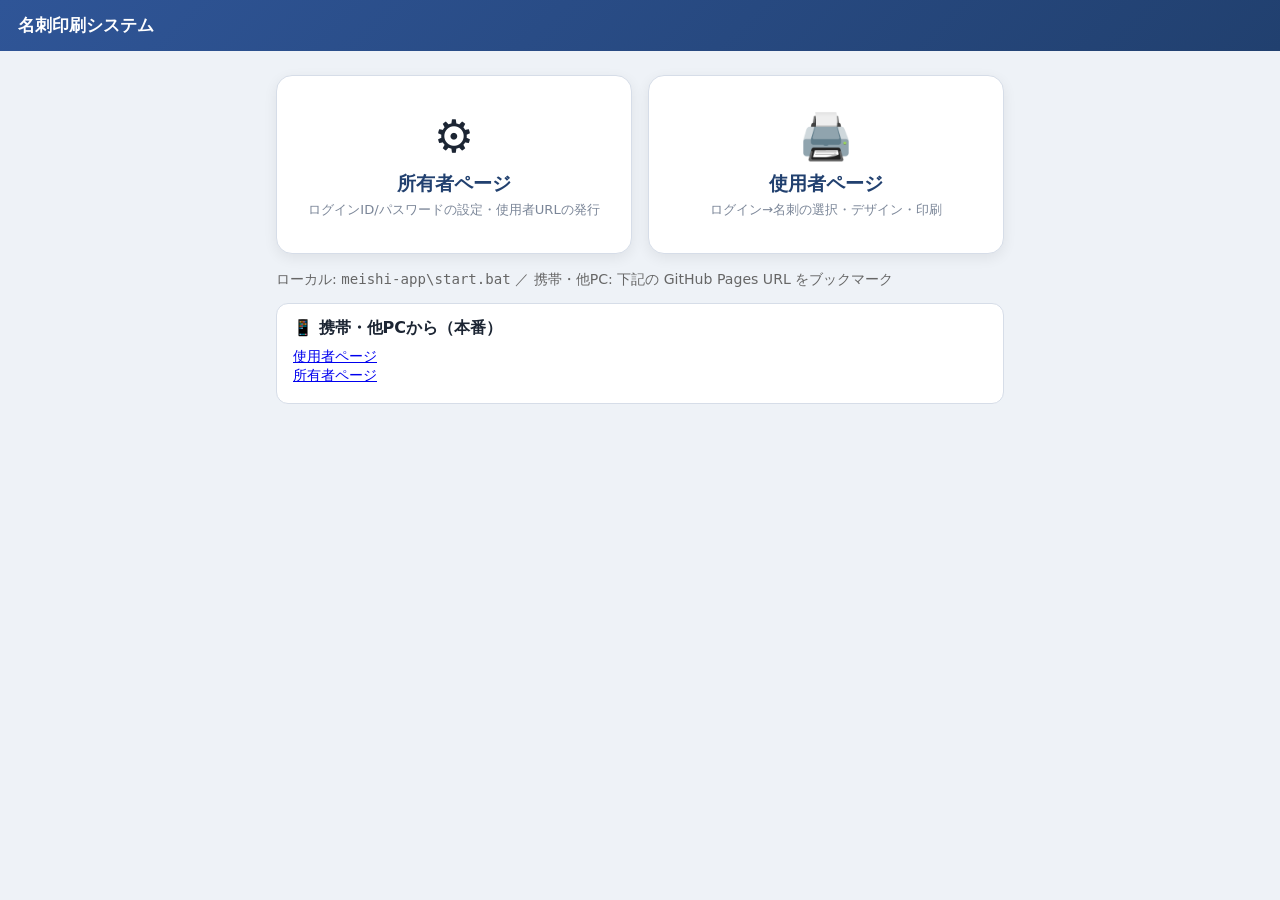
==== docs/index.html @ 8ed78197 "deploy: docs/ 方式で GitHub Pages 公開（部署画像保存修正含む）" ====
<!DOCTYPE html>
<html lang="ja">
  <head>
    <meta charset="utf-8" />
    <meta name="viewport" content="width=device-width, initial-scale=1" />
    <title>名刺印刷システム</title>
    <style>
      :root{--brand:#2f5597;--brand-d:#21406f;--bg:#eef2f7;--line:#d6dde8}
      *{box-sizing:border-box}body{margin:0;font-family:"Hiragino Kaku Gothic ProN","Meiryo",system-ui,sans-serif;background:var(--bg);color:#1c2533}
      header{background:linear-gradient(135deg,var(--brand),var(--brand-d));color:#fff;padding:14px 18px}
      header h1{font-size:1.05rem;margin:0}
      .wrap{max-width:760px;margin:0 auto;padding:24px 16px}
      .grid{display:grid;grid-template-columns:1fr 1fr;gap:16px}
      @media(max-width:560px){.grid{grid-template-columns:1fr}}
      a.tile{display:block;text-decoration:none;background:#fff;border:1px solid var(--line);border-radius:16px;padding:34px 18px;text-align:center;box-shadow:0 4px 14px rgba(0,0,0,.07);color:inherit}
      a.tile:hover{transform:translateY(-3px);box-shadow:0 10px 22px rgba(0,0,0,.12)}
      .ico{font-size:2.8rem}.ttl{font-size:1.2rem;font-weight:700;margin-top:8px;color:var(--brand-d)}
      .sub{font-size:.82rem;color:#7b8698;margin-top:4px}
      .hint{margin-top:1rem;font-size:.88rem;color:#666}
    </style>
  </head>
  <body>
    <header><h1>名刺印刷システム</h1></header>
    <div class="wrap">
      <div class="grid">
        <a class="tile" href="owner.html"><div class="ico">⚙️</div><div class="ttl">所有者ページ</div><div class="sub">ログインID/パスワードの設定・使用者URLの発行</div></a>
        <a class="tile" href="user.html"><div class="ico">🖨️</div><div class="ttl">使用者ページ</div><div class="sub">ログイン→名刺の選択・デザイン・印刷</div></a>
      </div>
      <p class="hint">ローカル: <code>meishi-app\start.bat</code> ／ 携帯・他PC: 下記の GitHub Pages URL をブックマーク</p>
      <div class="note" style="background:#fff;border:1px solid var(--line);border-radius:12px;padding:14px 16px;margin-top:12px">
        <strong>📱 携帯・他PCから（本番）</strong>
        <p style="margin:.5rem 0 .25rem;font-size:.9rem">
          <a href="https://yutakatakahagink-cloud.github.io/meishi-system-repo/user.html">使用者ページ</a><br />
          <a href="https://yutakatakahagink-cloud.github.io/meishi-system-repo/owner.html">所有者ページ</a>
        </p>
      </div>
    </div>
  </body>
</html>
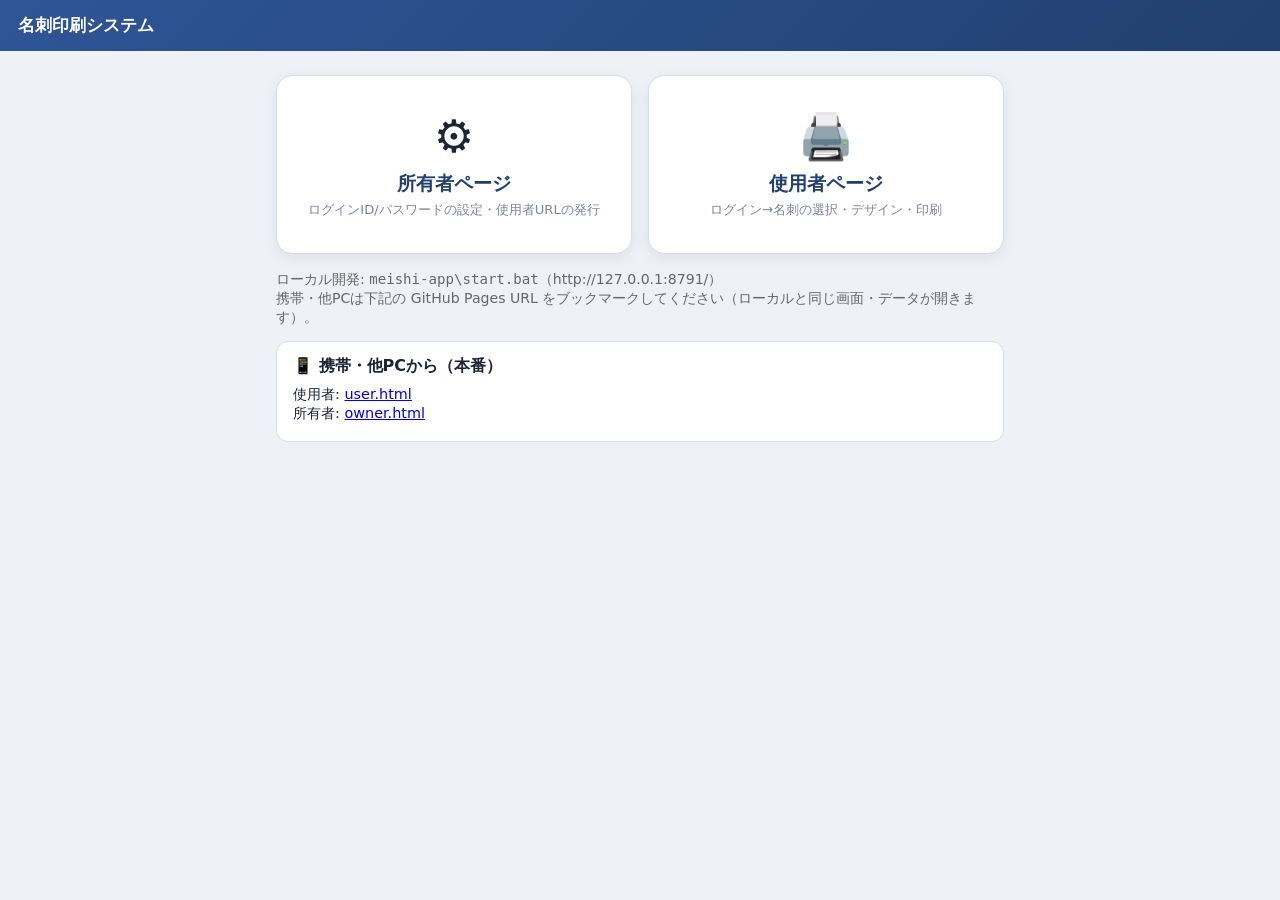
==== commit aa6b8c82: "feat: 携帯・他PCから同じ画面を開けるよう本番URL共有を強化" ====
--- a/docs/index.html
+++ b/docs/index.html
@@ -26,12 +26,13 @@
         <a class="tile" href="owner.html"><div class="ico">⚙️</div><div class="ttl">所有者ページ</div><div class="sub">ログインID/パスワードの設定・使用者URLの発行</div></a>
         <a class="tile" href="user.html"><div class="ico">🖨️</div><div class="ttl">使用者ページ</div><div class="sub">ログイン→名刺の選択・デザイン・印刷</div></a>
       </div>
-      <p class="hint">ローカル: <code>meishi-app\start.bat</code> ／ 携帯・他PC: 下記の GitHub Pages URL をブックマーク</p>
+      <p class="hint">ローカル開発: <code>meishi-app\start.bat</code>（http://127.0.0.1:8791/）<br />
+        携帯・他PCは下記の GitHub Pages URL をブックマークしてください（ローカルと同じ画面・データが開きます）。</p>
       <div class="note" style="background:#fff;border:1px solid var(--line);border-radius:12px;padding:14px 16px;margin-top:12px">
         <strong>📱 携帯・他PCから（本番）</strong>
-        <p style="margin:.5rem 0 .25rem;font-size:.9rem">
-          <a href="https://yutakatakahagink-cloud.github.io/meishi-system-repo/user.html">使用者ページ</a><br />
-          <a href="https://yutakatakahagink-cloud.github.io/meishi-system-repo/owner.html">所有者ページ</a>
+        <p style="margin:.5rem 0 .25rem;font-size:.9rem;word-break:break-all">
+          使用者: <a href="https://yutakatakahagink-cloud.github.io/meishi-system-repo/user.html">user.html</a><br />
+          所有者: <a href="https://yutakatakahagink-cloud.github.io/meishi-system-repo/owner.html">owner.html</a>
         </p>
       </div>
     </div>
